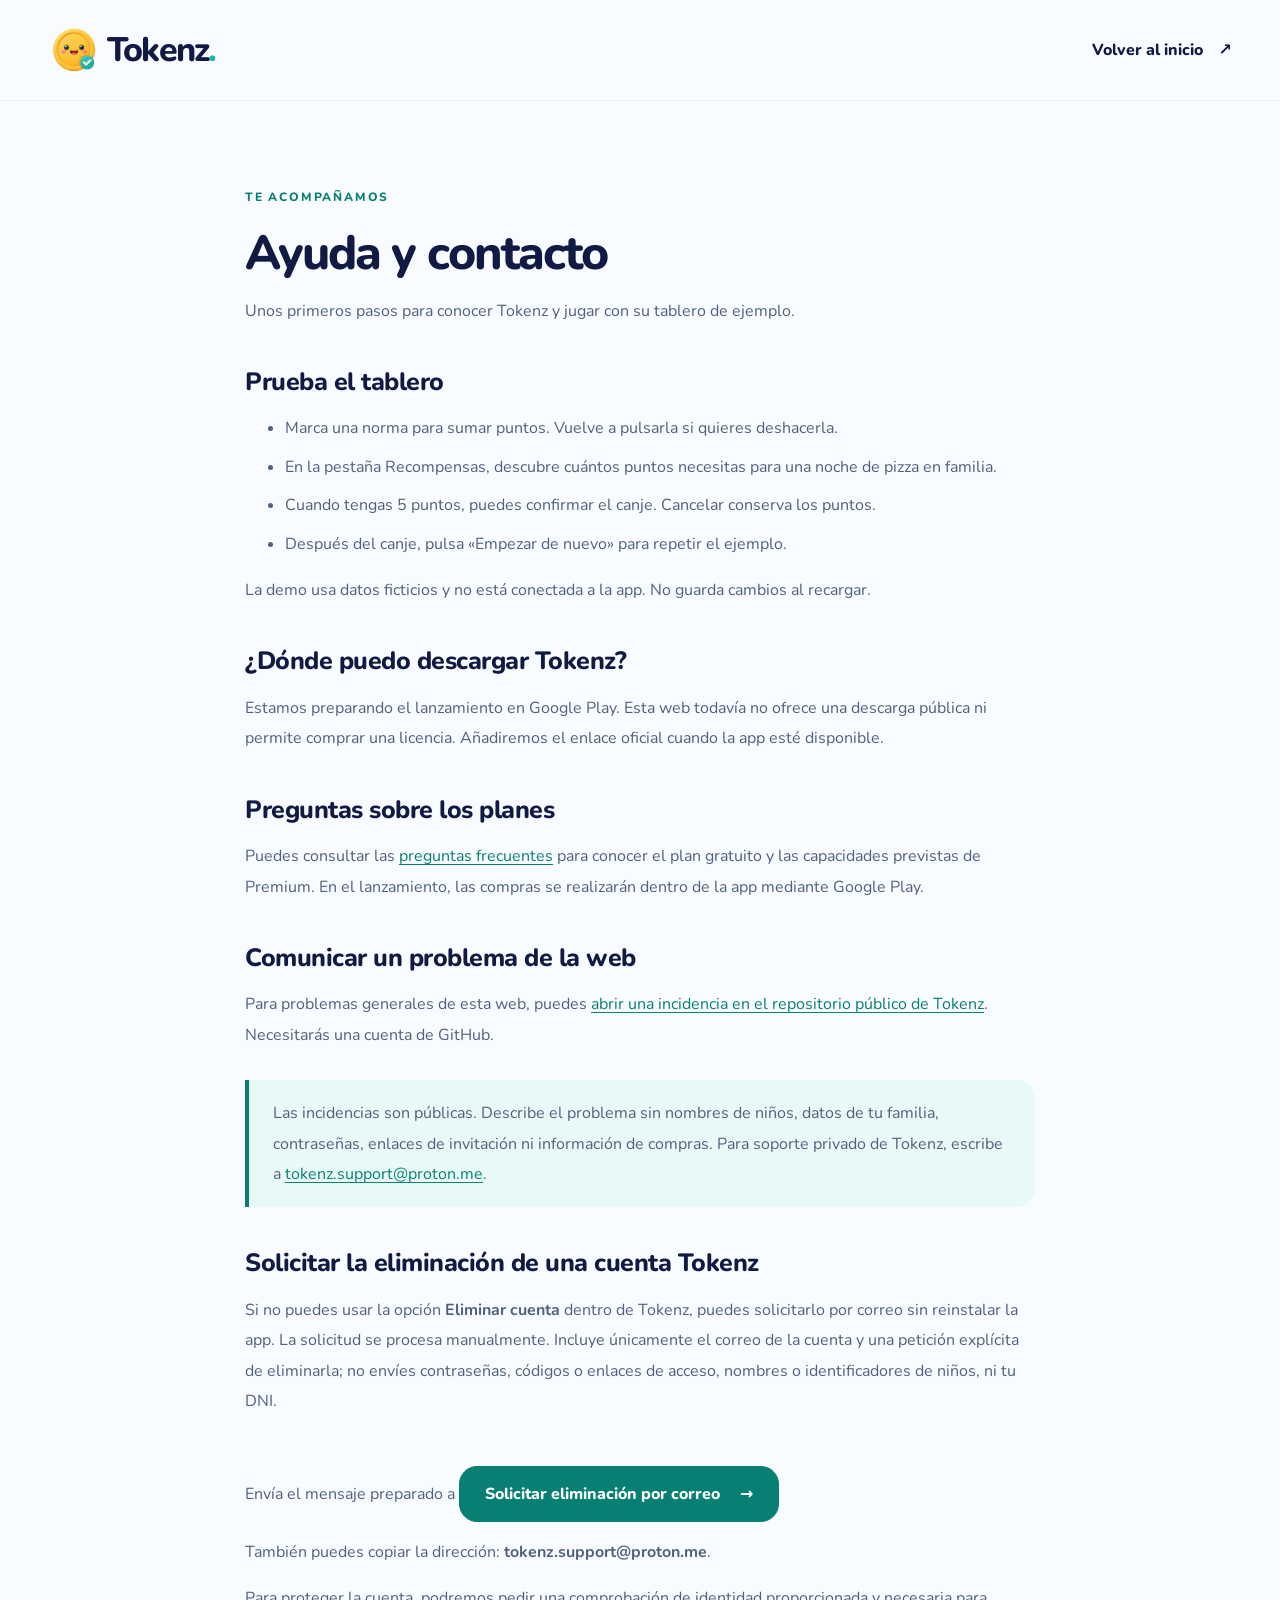
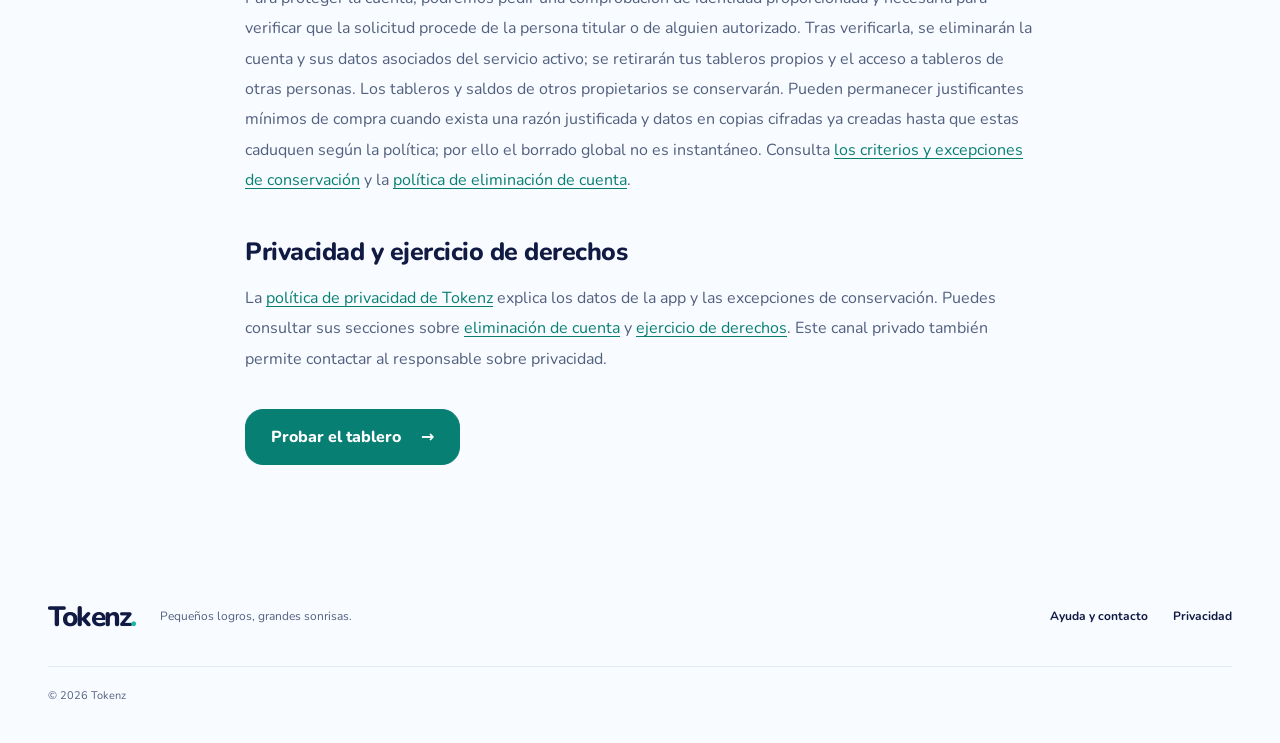
==== help/index.html @ 4c39a0e0 "Create standalone Tokenz website" ====
<!doctype html>
<html lang="es">
<head><meta charset="utf-8"><meta name="viewport" content="width=device-width, initial-scale=1"><meta name="description" content="Ayuda sobre Tokenz y su tablero de ejemplo. Información sobre el lanzamiento y contacto."><meta name="theme-color" content="#F8FBFF"><title>Ayuda y contacto · Tokenz</title><link rel="icon" href="../assets/star.png"><link rel="stylesheet" href="../styles.css"><link rel="canonical" href="https://carloscaceres86.github.io/tokenz-site/help/"></head>
<body><a class="skip-link" href="#contenido">Saltar al contenido</a><header class="site-header"><div class="container header-inner"><a class="brand" href="../" aria-label="Tokenz, inicio"><img src="../assets/mascot.png" width="52" height="52" alt=""><span>Tokenz<span class="brand-dot">.</span></span></a><a class="text-action" href="../">Volver al inicio <span aria-hidden="true">↗</span></a></div></header>
<main id="contenido" class="container"><article class="document-main"><p class="eyebrow">TE ACOMPAÑAMOS</p><h1>Ayuda y contacto</h1><p class="document-lead">Unos primeros pasos para conocer Tokenz y jugar con su tablero de ejemplo.</p>
<h2>Prueba el tablero</h2><ul><li>Marca una norma para sumar puntos. Vuelve a pulsarla si quieres deshacerla.</li><li>En la pestaña Recompensas, descubre cuántos puntos necesitas para una noche de pizza en familia.</li><li>Cuando tengas 5 puntos, puedes confirmar el canje. Cancelar conserva los puntos.</li><li>Después del canje, pulsa «Empezar de nuevo» para repetir el ejemplo.</li></ul><p>La demo usa datos ficticios y no está conectada a la app. No guarda cambios al recargar.</p>
<h2>¿Dónde puedo descargar Tokenz?</h2><p>Estamos preparando el lanzamiento en Google Play. Esta web todavía no ofrece una descarga pública ni permite comprar una licencia. Añadiremos el enlace oficial cuando la app esté disponible.</p>
<h2>Preguntas sobre los planes</h2><p>Puedes consultar las <a href="../#preguntas">preguntas frecuentes</a> para conocer el plan gratuito y las capacidades previstas de Premium. En el lanzamiento, las compras se realizarán dentro de la app mediante Google Play.</p>
<h2>Comunicar un problema de la web</h2><p>Para problemas generales de esta web, puedes <a href="https://github.com/CarlosCaceres86/tokenz-site/issues">abrir una incidencia en el repositorio público de Tokenz</a>. Necesitarás una cuenta de GitHub.</p><div class="document-notice"><p>Las incidencias son públicas. Describe el problema sin nombres de niños, datos de tu familia, contraseñas, enlaces de invitación ni información de compras. Para soporte privado de Tokenz, escribe a <a href="mailto:tokenz.support@proton.me">tokenz.support@proton.me</a>.</p></div>
<section id="eliminar-cuenta" aria-labelledby="eliminar-cuenta-titulo"><h2 id="eliminar-cuenta-titulo">Solicitar la eliminación de una cuenta Tokenz</h2><p>Si no puedes usar la opción <strong>Eliminar cuenta</strong> dentro de Tokenz, puedes solicitarlo por correo sin reinstalar la app. La solicitud se procesa manualmente. Incluye únicamente el correo de la cuenta y una petición explícita de eliminarla; no envíes contraseñas, códigos o enlaces de acceso, nombres o identificadores de niños, ni tu DNI.</p><p>Envía el mensaje preparado a <a class="action" href="mailto:tokenz.support@proton.me?subject=Solicitud%20de%20eliminaci%C3%B3n%20de%20cuenta%20Tokenz">Solicitar eliminación por correo <span aria-hidden="true">→</span></a></p><p>También puedes copiar la dirección: <strong>tokenz.support@proton.me</strong>.</p><p>Para proteger la cuenta, podremos pedir una comprobación de identidad proporcionada y necesaria para verificar que la solicitud procede de la persona titular o de alguien autorizado. Tras verificarla, se eliminarán la cuenta y sus datos asociados del servicio activo; se retirarán tus tableros propios y el acceso a tableros de otras personas. Los tableros y saldos de otros propietarios se conservarán. Pueden permanecer justificantes mínimos de compra cuando exista una razón justificada y datos en copias cifradas ya creadas hasta que estas caduquen según la política; por ello el borrado global no es instantáneo. Consulta <a href="../privacy/app/#conservacion">los criterios y excepciones de conservación</a> y la <a href="../privacy/app/#eliminar-cuenta">política de eliminación de cuenta</a>.</p></section>
<h2>Privacidad y ejercicio de derechos</h2><p>La <a href="../privacy/app/">política de privacidad de Tokenz</a> explica los datos de la app y las excepciones de conservación. Puedes consultar sus secciones sobre <a href="../privacy/app/#eliminar-cuenta">eliminación de cuenta</a> y <a href="../privacy/app/#derechos">ejercicio de derechos</a>. Este canal privado también permite contactar al responsable sobre privacidad.</p>
<a class="action" href="../#demo">Probar el tablero <span aria-hidden="true">→</span></a></article></main><footer class="site-footer container"><a class="brand" href="../" aria-label="Tokenz, inicio"><span>Tokenz<span class="brand-dot">.</span></span></a><p>Pequeños logros, grandes sonrisas.</p><nav aria-label="Información"><a href="./" aria-current="page">Ayuda y contacto</a><a href="../privacy/">Privacidad</a></nav><small>© 2026 Tokenz</small></footer></body></html>
---- styles.css ----
@font-face {
  font-family:Nunito;
  src:url('assets/fonts/nunito-regular.ttf') format('truetype');
  font-weight:400;
  font-style:normal;
  font-display:swap
}

@font-face {
  font-family:Nunito;
  src:url('assets/fonts/nunito-bold.ttf') format('truetype');
  font-weight:700;
  font-style:normal;
  font-display:swap
}

@font-face {
  font-family:Nunito;
  src:url('assets/fonts/nunito-extrabold.ttf') format('truetype');
  font-weight:800;
  font-style:normal;
  font-display:swap
}

:root {
  --navy:#101a43;
  --secondary:#52607f;
  --teal:#19b8a3;
  --teal-dark:#087f73;
  --mint:#e8faf7;
  --lavender:#f1e9ff;
  --purple:#5425b7;
  --yellow:#ffc928;
  --background:#f8fbff;
  --border:#e4eaf2;
  --white:#fff;
  --peach:#fff2e9
}

* {
  box-sizing:border-box
}

html {
  scroll-behavior:smooth;
  scroll-padding-top:104px
}

body {
  margin:0;
  color:var(--navy);
  background:var(--background);
  font-family:Nunito,ui-rounded,system-ui,sans-serif;
  font-size:18px;
  line-height:1.65
}

button,a {
  -webkit-tap-highlight-color:transparent
}

button {
  font:inherit
}

button:disabled {
  cursor:default
}

a {
  color:inherit;
  text-decoration:none
}

a:hover {
  text-decoration:none
}

a:focus-visible,button:focus-visible,summary:focus-visible {
  outline:3px solid var(--purple);
  outline-offset:5px
}

img {
  display:block;
  max-width:100%;
  height:auto
}

h1,h2,h3,p {
  margin:0
}

h1,h2,h3 {
  font-weight:800;
  line-height:1.12;
  letter-spacing:-.04em
}

h1 {
  font-size:clamp(44px,5vw,72px)
}

h2 {
  font-size:clamp(34px,3.6vw,49px)
}

h3 {
  font-size:25px
}

p {
  color:var(--secondary)
}

[hidden] {
  display:none!important
}

.container {
  width:min(1184px,calc(100% - 64px));
  margin-inline:auto
}

.skip-link {
  position:fixed;
  z-index:20;
  top:8px;
  left:8px;
  padding:12px 20px;
  background:var(--white);
  transform:translateY(-180%);
  border:2px solid var(--purple);
  border-radius:12px
}

.skip-link:focus {
  transform:none
}

.eyebrow {
  font-size:12px;
  font-weight:800;
  letter-spacing:.16em;
  color:var(--teal-dark);
  line-height:1.5
}

.site-header {
  position:sticky;
  top:0;
  z-index:10;
  background:rgba(248,251,255,.96);
  border-bottom:1px solid rgba(228,234,242,.6)
}

.header-inner {
  min-height:100px;
  display:flex;
  align-items:center;
  justify-content:space-between;
  gap:24px
}

.brand {
  display:inline-flex;
  gap:7px;
  align-items:center;
  font-size:34px;
  font-weight:800;
  letter-spacing:-1.8px;
  line-height:1
}

.brand img {
  width:52px;
  height:52px;
  object-fit:contain;
  transform:scale(1.3)
}

.brand-dot {
  color:var(--teal)
}

.header-inner nav {
  display:flex;
  gap:36px;
  align-items:center;
  font-size:15px;
  font-weight:700
}

.header-inner nav a {
  display:inline-flex;
  align-items:center;
  min-height:48px;
  padding-block:13px
}

.header-inner nav a:hover,.site-footer a:hover {
  color:var(--teal-dark)
}

.action {
  display:inline-flex;
  align-items:center;
  justify-content:center;
  gap:20px;
  min-height:56px;
  padding:14px 25px;
  background:var(--teal-dark);
  color:var(--white);
  border:1px solid var(--teal-dark);
  border-radius:18px;
  font-weight:800;
  font-size:16px;
  line-height:1.4;
  cursor:pointer;
  transition:background .15s,transform .15s
}

.action:hover {
  background:#06695f;
  transform:translateY(-2px)
}

.action-small {
  min-height:48px;
  padding:12px 20px;
  font-size:14px;
  gap:24px
}

.text-action {
  display:inline-flex;
  gap:16px;
  align-items:center;
  min-height:48px;
  font-size:16px;
  font-weight:800;
  color:var(--navy)
}

.text-action:hover {
  color:var(--teal-dark)
}

.hero {
  display:grid;
  grid-template-columns:1.12fr 1fr;
  align-items:center;
  gap:24px;
  padding-top:76px;
  padding-bottom:80px;
  min-height:712px
}

.hero-copy {
  position:relative;
  z-index:1
}

.hero .eyebrow {
  display:flex;
  gap:10px;
  align-items:center;
  margin-bottom:25px
}

.little-star {
  color:#b88705;
  font-size:23px;
  line-height:1
}

.hero h1 {
  line-height:1.13;
  letter-spacing:-.055em
}

.underline-word {
  position:relative;
  color:var(--teal-dark);
  z-index:0;
  white-space:nowrap
}

.underline-word::after {
  content:'';
  position:absolute;
  bottom:5px;
  left:0;
  width:100%;
  height:15px;
  border-radius:45% 50%;
  background:#ffeaa4;
  z-index:-1;
  transform:rotate(-2deg)
}

.hero-description {
  font-size:18px;
  max-width:500px;
  margin-top:27px;
  line-height:1.75
}

.hero-actions {
  display:flex;
  align-items:center;
  gap:28px;
  flex-wrap:wrap;
  margin-top:30px
}

.availability {
  display:flex;
  align-items:center;
  gap:8px;
  font-size:12px;
  margin-top:21px;
  color:var(--secondary)
}

.availability>span {
  width:6px;
  height:6px;
  background:var(--teal-dark);
  border-radius:50%;
  flex:none
}

.hero-art {
  position:relative;
  min-height:566px;
  display:grid;
  place-items:center
}

.hero-backdrop {
  position:absolute;
  inset:0;
  overflow:clip;
}

.hero-blob {
  position:absolute;
  width:83%;
  height:80%;
  background:#eae8fd;
  border-radius:43% 53% 44% 49%;
  transform:rotate(-8deg);
  top:11%;
  left:9%
}

.phone-preview {
  width:310px;
  background:#fbfdff;
  border:8px solid var(--white);
  border-radius:39px;
  box-shadow:0 25px 50px #3033641a,0 0 0 1px #dce2f0;
  transform:rotate(6deg);
  position:relative;
  overflow:hidden;
  padding:15px 14px 0
}

.phone-top {
  display:flex;
  justify-content:space-between;
  font-weight:800;
  font-size:10px;
  margin:0 6px 20px
}

.preview-heading {
  display:flex;
  align-items:center;
  gap:10px
}

.preview-heading img {
  border-radius:50%
}

.preview-heading div {
  display:grid;
  gap:1px
}

.preview-heading small {
  font-size:10px;
  color:var(--secondary)
}

.preview-heading strong {
  font-size:19px;
  font-weight:800;
  line-height:1.25
}

.preview-menu {
  margin-left:auto;
  color:var(--teal-dark);
  font-size:17px
}

.preview-balance {
  background:var(--lavender);
  border-radius:21px;
  padding:15px 20px;
  display:flex;
  align-items:center;
  justify-content:space-between;
  margin-top:18px
}

.preview-balance>div {
  display:grid
}

.preview-balance span {
  font-size:11px;
  color:var(--purple)
}

.preview-balance strong {
  font-size:38px;
  line-height:1.2;
  color:var(--purple);
  letter-spacing:-2px
}

.preview-balance strong small {
  font-size:15px;
  letter-spacing:0
}

.preview-balance img {
  width:76px;
  transform:scale(1.3)
}

.preview-week {
  border:1px solid var(--border);
  border-radius:18px;
  background:var(--white);
  padding:13px 14px;
  margin-top:14px;
  font-size:10px
}

.preview-week>small {
  color:var(--secondary)
}

.week-days {
  display:flex;
  justify-content:space-between;
  margin-top:10px
}

.week-days span {
  display:grid;
  text-align:center;
  gap:5px;
  font-weight:700
}

.week-days b {
  color:#af7b00;
  font-size:17px
}

.week-days span:nth-child(n+5) b {
  color:#98a0b6
}

.preview-tabs {
  display:flex;
  gap:5px;
  font-size:11px;
  font-weight:800;
  margin-top:15px
}

.preview-tabs>span {
  padding:8px 12px;
  border-radius:12px 12px 0 0;
  background:var(--lavender);
  color:var(--secondary);
  flex:1;
  text-align:center
}

.preview-tabs>span:first-child {
  background:var(--mint);
  color:var(--teal-dark)
}

.preview-task {
  display:flex;
  align-items:center;
  gap:5px;
  padding:9px 8px;
  background:var(--white);
  border:1px solid var(--border);
  border-radius:16px;
  margin-top:10px
}

.preview-task img {
  width:53px;
  height:53px;
  flex:none
}

.preview-task>div {
  display:grid;
  gap:2px
}

.preview-task strong {
  font-size:11px;
  line-height:1.5
}

.preview-task small {
  font-size:9px;
  color:var(--secondary)
}

.preview-check {
  background:var(--teal-dark);
  color:#fff;
  width:23px;
  height:23px;
  border-radius:8px;
  text-align:center;
  font-size:14px;
  margin-left:auto;
  line-height:23px
}

.preview-points {
  font-size:12px;
  font-weight:800;
  background:var(--mint);
  color:var(--teal-dark);
  border-radius:9px;
  padding:5px 7px;
  margin-left:auto
}

.preview-clouds {
  display:flex;
  justify-content:space-around;
  font-size:21px;
  background:linear-gradient(transparent,#efedfd);
  margin:4px -14px 0;
  padding:10px 10px 11px
}

.preview-clouds span:first-child {
  color:#8cded6
}

.preview-clouds span:nth-child(2) {
  color:#bd92e8
}

.preview-clouds span:last-child {
  color:#d29b1a
}

.floating-note {
  position:absolute;
  display:flex;
  gap:11px;
  align-items:center;
  background:#fff;
  border-radius:19px;
  padding:14px 19px;
  box-shadow:0 10px 35px #31354d12;
  left:-8px;
  bottom:74px;
  transform:rotate(-6deg);
  font-size:12px
}

.floating-note>div {
  display:grid;
  gap:2px
}

.floating-note strong {
  font-weight:800;
  font-size:14px
}

.floating-note div>span {
  color:var(--secondary);
  font-size:10px
}

.note-icon {
  background:var(--mint);
  color:var(--teal-dark);
  font-weight:800;
  width:33px;
  height:33px;
  border-radius:50%;
  display:grid;
  place-items:center
}

.floating-star {
  position:absolute;
  right:-4px;
  top:17px;
  width:123px;
  transform:rotate(12deg)
}

.art-spark {
  position:absolute;
  z-index:1
}

.spark-one {
  left:9%;
  top:34px;
  color:#cb93b3;
  font-size:37px;
  transform:rotate(-15deg)
}

.spark-two {
  right:2%;
  bottom:83px;
  font-size:46px;
  color:#8461c9
}

.art-caption {
  position:absolute;
  bottom:-25px;
  font-size:11px;
  letter-spacing:.02em;
  color:var(--secondary)
}

.promise-strip {
  background:var(--white);
  border-block:1px solid var(--border)
}

.promise-strip>.container {
  display:flex;
  justify-content:center;
  gap:90px;
  padding-block:24px;
  font-size:14px;
  font-weight:700;
  color:var(--secondary)
}

.promise-strip span {
  display:flex;
  gap:10px;
  align-items:center
}

.promise-strip span>span {
  color:var(--teal-dark);
  font-size:21px
}

.section {
  padding-block:104px
}

.section-intro {
  text-align:center;
  max-width:680px;
  margin:0 auto
}

.section-intro .eyebrow {
  margin-bottom:18px
}

.section-intro>p:last-child:not(.eyebrow) {
  font-size:17px;
  margin:24px auto 0;
  max-width:570px
}

.steps-grid {
  display:grid;
  grid-template-columns:repeat(3,1fr);
  gap:24px;
  margin-top:51px
}

.step-card {
  position:relative;
  border-radius:30px;
  padding:30px 30px 35px
}

.step-mint {
  background:var(--mint)
}

.step-lavender {
  background:var(--lavender)
}

.step-peach {
  background:var(--peach)
}

.step-number {
  position:absolute;
  top:27px;
  left:29px;
  font-size:13px;
  font-weight:800;
  color:var(--secondary)
}

.step-card>img {
  margin:0 auto 13px;
  max-width:166px
}

.step-card h3 {
  font-size:23px;
  line-height:1.2;
  letter-spacing:-.025em
}

.step-card p {
  font-size:15px;
  line-height:1.8;
  margin-top:16px
}

.demo-section {
  background:#eaf8f5;
  padding-block:83px
}

.demo-layout {
  display:grid;
  grid-template-columns:1fr 1.05fr;
  gap:90px;
  align-items:center
}

.demo-copy h2 {
  font-size:54px;
  margin-top:20px
}

.demo-copy>p:not(.eyebrow) {
  max-width:390px;
  margin-top:24px;
  font-size:17px
}

.demo-copy .demo-instruction {
  color:var(--teal-dark);
  font-size:15px!important;
  font-weight:800;
  display:flex;
  gap:12px;
  align-items:center
}

.demo-instruction>span {
  font-size:31px;
  line-height:1
}

.demo-note {
  display:flex;
  gap:15px;
  margin-top:38px;
  max-width:370px
}

.demo-note>span {
  color:var(--teal-dark);
  font-size:21px
}

.demo-note p {
  font-size:12px;
  line-height:1.8
}

.demo-board {
  border:1px solid #d4e7e2;
  border-radius:30px;
  background:var(--white);
  padding:28px;
  box-shadow:0 15px 35px #16473c0b
}

.demo-heading {
  display:flex;
  align-items:center;
  justify-content:space-between;
  gap:12px
}

.demo-person {
  display:flex;
  align-items:center;
  gap:12px
}

.demo-person img {
  border-radius:50%
}

.demo-person small {
  font-size:11px;
  color:var(--secondary)
}

.demo-person h3 {
  font-size:24px;
  letter-spacing:-.03em
}

.points-badge {
  border:1px solid #d4c0f5;
  background:var(--lavender);
  color:var(--purple);
  border-radius:18px;
  padding:10px 19px;
  text-align:center;
  display:grid;
  min-width:98px
}

.points-badge small {
  font-size:10px
}

.points-badge strong {
  font-size:23px;
  line-height:1.3
}

.points-badge strong>span:last-child {
  font-size:12px
}

.demo-tabs {
  display:flex;
  gap:6px;
  margin-top:26px;
  border-bottom:1px solid var(--border)
}

.demo-tabs button {
  cursor:pointer;
  flex:1;
  background:#f4f6fa;
  border:1px solid transparent;
  border-bottom:0;
  border-radius:16px 16px 0 0;
  min-height:48px;
  color:var(--secondary);
  font-size:14px;
  font-weight:800;
  padding:12px
}

.demo-tabs button[aria-selected=true] {
  background:var(--mint);
  border-color:#80c9bd;
  color:var(--teal-dark)
}

[role=tabpanel] {
  margin-top:14px;
  min-height:270px
}

.norm-button {
  width:100%;
  display:flex;
  align-items:center;
  gap:7px;
  text-align:left;
  background:#fff;
  border:1px solid var(--border);
  border-radius:19px;
  padding:5px 9px;
  margin-top:10px;
  min-height:80px;
  cursor:pointer;
  transition:background .15s,border-color .15s
}

.norm-button:first-child {
  margin-top:0
}

.norm-button:hover {
  border-color:#84bfb5;
  background:#fcfefd
}

.norm-button[aria-pressed=true] {
  background:#f0fcf8;
  border-color:#8bcec3
}

.norm-button:disabled {
  opacity:.75
}

.norm-button img {
  width:66px;
  height:66px;
  flex:none
}

.norm-copy {
  display:grid;
  gap:4px
}

.norm-copy strong {
  font-size:14px;
  line-height:1.35;
  font-weight:800
}

.norm-copy small {
  font-size:11px;
  color:var(--secondary)
}

.norm-value {
  margin-left:auto;
  flex:none;
  background:var(--mint);
  border:1px solid #d2eee8;
  border-radius:12px;
  padding:6px 8px;
  font-size:12px;
  font-weight:800;
  color:var(--teal-dark)
}

.norm-button[aria-pressed=true] .norm-value {
  background:var(--teal-dark);
  color:#fff
}

.demo-bottom {
  padding-top:15px;
  text-align:center
}

.demo-bottom p {
  font-size:12px;
  min-height:20px
}

.reset-button {
  background:none;
  border:0;
  min-height:48px;
  padding:10px 5px;
  cursor:pointer;
  font-size:12px;
  font-weight:700;
  color:var(--teal-dark);
  text-decoration:underline;
  text-underline-offset:3px
}

.reset-button>span {
  display:inline-block;
  margin-left:5px;
  font-size:18px;
  vertical-align:middle
}

.reward-button {
  width:100%;
  min-height:230px;
  display:flex;
  flex-direction:column;
  align-items:center;
  gap:8px;
  border-radius:22px;
  background:#faf6ff;
  border:1px solid #e2d2f8;
  cursor:pointer;
  padding:18px
}

.reward-button>span {
  display:grid;
  gap:6px
}

.reward-button strong {
  font-size:16px;
  font-weight:800;
  color:var(--navy)
}

.reward-button small {
  color:var(--secondary);
  font-size:12px
}

.reward-button>b {
  font-size:12px;
  font-weight:800;
  color:var(--purple);
  padding:6px 13px;
  background:var(--lavender);
  border-radius:10px
}

.reward-button img {
  width:112px;
  height:112px
}

.noscript-note {
  font-size:12px
}

.family-section {
  display:grid;
  grid-template-columns:1fr 1.15fr;
  gap:98px;
  align-items:center;
  padding-bottom:115px
}

.family-art {
  background:#eaf5ff;
  border-radius:43% 47% 45% 50%;
  position:relative;
  max-width:420px;
  min-height:360px;
  display:grid;
  place-items:center
}

.family-art>img {
  width:350px;
  max-width:100%
}

.family-tag {
  position:absolute;
  bottom:16px;
  background:#fff;
  border:1px solid var(--border);
  box-shadow:0 8px 22px #101a4309;
  border-radius:14px;
  font-size:14px;
  font-weight:800;
  padding:11px 19px;
  transform:rotate(-5deg)
}

.family-section h2 {
  margin-top:18px
}

.family-section p:not(.eyebrow) {
  font-size:17px;
  margin-top:23px;
  max-width:490px
}

.family-section .small-copy {
  font-size:12px!important;
  line-height:1.8
}

.family-section .text-action {
  margin-top:12px
}

.faq-section {
  padding-bottom:100px
}

.faq-list {
  max-width:790px;
  margin:45px auto 0
}

.faq-list details {
  border-bottom:1px solid var(--border);
  padding-block:7px
}

.faq-list summary {
  list-style:none;
  cursor:pointer;
  font-size:18px;
  font-weight:800;
  display:flex;
  align-items:center;
  justify-content:space-between;
  gap:20px;
  min-height:68px;
  padding:10px 0
}

.faq-list summary::-webkit-details-marker {
  display:none
}

.faq-list summary>span {
  background:var(--mint);
  color:var(--teal-dark);
  border-radius:50%;
  width:30px;
  height:30px;
  line-height:30px;
  text-align:center;
  flex:none;
  font-size:23px;
  font-weight:400
}

.faq-list details[open] summary>span {
  transform:rotate(45deg)
}

.faq-list details>p {
  font-size:15px;
  line-height:1.85;
  padding:0 48px 22px 0
}

.faq-list details a {
  color:var(--teal-dark);
  text-decoration:underline
}

.closing-section {
  background:#eeeafa;
  padding:50px 0
}

.closing-inner {
  display:flex;
  align-items:center;
  justify-content:space-between;
  gap:50px;
  max-width:945px
}

.closing-inner h2 {
  margin-top:16px;
  font-size:44px
}

.closing-inner p:not(.eyebrow) {
  font-size:16px;
  margin-top:20px
}

.closing-inner .action {
  margin-top:25px
}

.closing-inner>img {
  width:265px
}

.site-footer {
  display:flex;
  flex-wrap:wrap;
  align-items:center;
  gap:25px;
  padding-block:38px
}

.site-footer .brand {
  font-size:28px
}

.site-footer>p {
  font-size:12px
}

.site-footer nav {
  margin-left:auto;
  display:flex;
  flex-wrap:wrap;
  gap:25px;
  font-size:12px;
  font-weight:700
}

.site-footer nav a {
  display:inline-flex;
  align-items:center;
  min-height:48px;
}

.site-footer small {
  width:100%;
  font-size:11px;
  color:var(--secondary);
  border-top:1px solid var(--border);
  padding-top:20px
}

dialog {
  border:1px solid var(--border);
  border-radius:30px;
  padding:0;
  max-width:min(430px,calc(100% - 32px));
  width:100%;
  color:var(--navy);
  background:#fff;
  box-shadow:0 25px 90px #101a4333
}

dialog::backdrop {
  background:#101a438c
}

.dialog-content {
  padding:26px;
  text-align:center
}

.dialog-content>img {
  margin:0 auto
}

.dialog-content h2 {
  font-size:28px;
  line-height:1.2;
  margin-top:9px
}

.dialog-content p {
  font-size:15px;
  margin-top:18px
}

.dialog-actions {
  display:grid;
  gap:10px;
  margin-top:24px
}

.secondary-action {
  min-height:50px;
  border:1px solid #ccd9df;
  border-radius:18px;
  background:#fff;
  color:var(--teal-dark);
  font-weight:800;
  font-size:15px;
  cursor:pointer
}

.secondary-action:hover {
  background:var(--mint)
}

.document-main {
  max-width:790px;
  margin:0 auto;
  padding:70px 0 90px
}

.document-main h1 {
  font-size:48px;
  margin-top:18px
}

.document-lead {
  font-size:18px;
  margin-top:24px
}

.document-main h2 {
  font-size:25px;
  margin-top:40px;
  letter-spacing:-.02em;
  line-height:1.3
}

.document-main p,.document-main ul {
  font-size:16px;
  line-height:1.9;
  margin-top:15px;
  color:var(--secondary)
}

.document-main li {
  margin-top:8px
}

.document-main a:not(.action) {
  color:var(--teal-dark);
  text-decoration:underline;
  text-underline-offset:3px
}

.document-notice {
  border-left:4px solid var(--teal-dark);
  background:var(--mint);
  border-radius:0 18px 18px 0;
  padding:18px 24px;
  margin-top:30px
}

.document-notice p {
  margin-top:0
}

.document-main .action {
  margin-top:35px
}

.document-main .eyebrow {
  font-size:12px;
  letter-spacing:.15em;
  color:var(--teal-dark)
}

.policy-document h3 {
  font-size:20px;
  line-height:1.4;
  letter-spacing:-.015em;
  margin-top:25px;
}

.policy-document .policy-version {
  font-size:12px;
}

.policy-document .document-notice h2 {
  font-size:20px;
  margin:0 0 12px;
}

.policy-summary {
  background:var(--white);
  border:1px solid var(--border);
  border-radius:24px;
  padding:25px;
  margin-top:30px;
}

.policy-summary h2 {
  font-size:23px;
  margin:0;
}

.policy-summary ul {
  padding-left:22px;
  margin-bottom:0;
}

.policy-index {
  display:flex;
  flex-wrap:wrap;
  gap:8px;
  margin-top:24px;
}

.policy-index a {
  display:inline-flex;
  align-items:center;
  min-height:48px;
  border:1px solid #d2eee8;
  border-radius:14px;
  background:var(--mint);
  padding:10px 14px;
  font-size:13px;
  font-weight:700;
}

.policy-document section {
  scroll-margin-top:18px;
}

@media(min-width:1450px) {
  .hero {
    padding-top:88px;
    padding-bottom:90px
  }
  .hero-art {
    min-height:590px
  }
  .phone-preview {
    width:327px
  }
  .preview-task strong {
    font-size:12px
  }
}

@media(max-width:1050px) {
  .header-inner nav {
    gap:23px
  }
  .hero {
    gap:25px
  }
  .hero-description {
    font-size:17px
  }
  .desktop-break {
    display:none
  }
  .hero-actions {
    gap:17px
  }
  .hero-art {
    min-height:525px
  }
  .phone-preview {
    width:282px
  }
  .floating-note {
    left:-15px;
    bottom:48px;
    padding:12px 14px
  }
  .floating-star {
    right:-5px;
    width:95px
  }
  .preview-task img {
    width:43px;
    height:43px
  }
  .preview-task strong {
    font-size:10px
  }
  .preview-task small {
    font-size:8px
  }
  .spark-one {
    left:0
  }
  .demo-layout {
    gap:45px
  }
  .steps-grid {
    gap:17px
  }
  .step-card {
    padding:27px 23px
  }
  .step-card h3 {
    font-size:21px
  }
  .family-section {
    gap:50px
  }
}

@media(max-width:800px) {
  .container {
    width:calc(100% - 40px)
  }
  .header-inner {
    min-height:86px;
    gap:15px
  }
  .brand {
    font-size:29px
  }
  .brand img {
    width:43px;
    height:43px
  }
  .header-inner nav {
    gap:16px;
    font-size:13px
  }
  .header-inner .action-small {
    padding:10px 16px;
    gap:12px;
    font-size:13px
  }
  .hero {
    padding-top:58px;
    padding-bottom:58px;
    grid-template-columns:1.05fr 1fr;
    gap:14px
  }
  .hero h1 {
    font-size:44px
  }
  .hero .eyebrow {
    font-size:10px
  }
  .hero-description {
    font-size:15px
  }
  .hero-actions {
    flex-direction:column;
    align-items:flex-start;
    gap:9px
  }
  .hero-actions .action {
    font-size:14px;
    padding:14px 17px;
    gap:13px
  }
  .hero-art {
    min-height:495px
  }
  .phone-preview {
    width:252px;
    padding:14px 11px 0;
    border-width:6px
  }
  .preview-balance {
    padding:13px 14px
  }
  .preview-balance strong {
    font-size:32px
  }
  .preview-balance img {
    width:61px
  }
  .preview-task {
    padding:6px 4px
  }
  .preview-task strong {
    font-size:9px
  }
  .preview-task small {
    font-size:8px
  }
  .preview-task img {
    width:40px;
    height:40px
  }
  .preview-tabs {
    font-size:9px
  }
  .preview-tabs>span {
    padding:8px
  }
  .floating-note {
    font-size:10px;
    left:-9px;
    bottom:40px;
    gap:8px;
    padding:11px
  }
  .floating-note strong {
    font-size:12px
  }
  .floating-note div>span {
    font-size:9px
  }
  .note-icon {
    width:27px;
    height:27px
  }
  .floating-star {
    top:18px;
    width:85px
  }
  .art-caption {
    font-size:9px
  }
  .availability {
    font-size:10px;
    max-width:280px
  }
  .promise-strip>.container {
    gap:32px;
    font-size:12px;
    padding-block:20px
  }
  .section {
    padding-block:76px
  }
  .steps-grid {
    gap:12px
  }
  .step-card {
    padding:25px 18px 28px
  }
  .step-card h3 {
    font-size:20px
  }
  .step-card p {
    font-size:13px
  }
  .step-card>img {
    width:140px
  }
  .step-number {
    left:20px
  }
  .demo-layout {
    gap:30px;
    grid-template-columns:.85fr 1.15fr
  }
  .demo-board {
    padding:20px
  }
  .demo-copy h2 {
    font-size:45px
  }
  .demo-copy>p:not(.eyebrow) {
    font-size:15px
  }
  .norm-copy strong {
    font-size:12px
  }
  .norm-button img {
    width:52px;
    height:52px
  }
  .norm-button {
    min-height:80px;
    gap:4px
  }
  .norm-value {
    font-size:10px;
    padding:5px
  }
  .demo-person img {
    width:43px;
    height:43px
  }
  .demo-person {
    gap:8px
  }
  .demo-person small {
    font-size:9px
  }
  .points-badge {
    padding:9px 13px;
    min-width:82px
  }
  .family-section {
    gap:35px
  }
  .family-art {
    min-height:280px
  }
  .family-tag {
    font-size:12px;
    bottom:8px;
    padding:10px 16px
  }
  .family-section p:not(.eyebrow) {
    font-size:15px
  }
  .closing-inner h2 {
    font-size:36px
  }
  .closing-inner>img {
    width:210px
  }
  .site-footer {
    gap:18px
  }
  .site-footer nav {
    gap:17px
  }
}

@media(max-width:640px) {
  html {
    scroll-padding-top:150px
  }
  .header-inner {
    flex-wrap:wrap;
    min-height:116px;
    padding-block:14px;
    gap:9px
  }
  .header-inner .brand {
    order:0
  }
  .header-inner>.action {
    order:1;
    margin-left:auto;
    min-height:48px
  }
  .header-inner nav {
    order:2;
    width:100%;
    justify-content:space-between;
    gap:15px
  }
  .header-inner nav a {
    padding-block:3px;
    min-height:48px
  }
  .hero {
    display:flex;
    flex-direction:column;
    gap:10px;
    padding-top:40px;
    padding-bottom:42px;
    min-height:auto
  }
  .hero-copy {
    width:100%;
    text-align:center
  }
  .hero .eyebrow {
    justify-content:center;
    margin-bottom:20px;
    font-size:10px
  }
  .hero h1 {
    font-size:clamp(40px,9vw,55px);
    letter-spacing:-.055em
  }
  .hero-description {
    font-size:16px;
    max-width:440px;
    margin:21px auto 0
  }
  .hero-actions {
    flex-direction:row;
    align-items:center;
    justify-content:center;
    margin-top:25px;
    gap:10px 21px
  }
  .hero-actions .action {
    font-size:14px
  }
  .hero-actions .text-action {
    font-size:13px
  }
  .availability {
    justify-content:center;
    max-width:none;
    font-size:10px;
    margin-top:15px
  }
  .hero-art {
    width:min(375px,100%);
    min-height:505px;
    margin-top:17px
  }
  .hero-blob {
    height:80%;
    top:11%;
    width:83%
  }
  .phone-preview {
    width:269px;
    border-width:7px;
    transform:rotate(5deg)
  }
  .preview-task img {
    width:46px;
    height:46px
  }
  .preview-task strong {
    font-size:10px
  }
  .preview-task small {
    font-size:9px
  }
  .preview-tabs {
    font-size:10px
  }
  .floating-star {
    right:0;
    top:16px;
    width:101px
  }
  .floating-note {
    left:-2px;
    bottom:50px;
    padding:13px 16px;
    gap:10px
  }
  .floating-note strong {
    font-size:13px
  }
  .floating-note div>span {
    font-size:10px
  }
  .note-icon {
    width:31px;
    height:31px
  }
  .art-caption {
    font-size:10px;
    bottom:-16px
  }
  .spark-one {
    font-size:30px;
    top:23px;
    left:0
  }
  .spark-two {
    right:2px;
    bottom:105px;
    font-size:39px
  }
  .promise-strip>.container {
    justify-content:space-between;
    gap:7px;
    padding-block:17px;
    font-size:10px
  }
  .promise-strip span {
    gap:5px
  }
  .promise-strip span>span {
    font-size:17px
  }
  .section {
    padding-block:65px
  }
  .section-intro h2 {
    font-size:32px
  }
  .section-intro>p:last-child:not(.eyebrow) {
    font-size:15px;
    margin-top:20px
  }
  .eyebrow {
    font-size:10px;
    letter-spacing:.12em
  }
  .steps-grid {
    grid-template-columns:1fr;
    gap:16px;
    margin-top:31px
  }
  .step-card {
    padding:26px 25px 28px;
    display:grid;
    grid-template-columns:106px 1fr;
    column-gap:20px;
    align-items:center
  }
  .step-card>img {
    grid-column:1;
    grid-row:1 / span 2;
    width:106px;
    margin:0
  }
  .step-card h3 {
    grid-column:2;
    font-size:20px;
    align-self:end;
    letter-spacing:-.025em
  }
  .step-card p {
    grid-column:2;
    font-size:13px;
    margin-top:9px;
    line-height:1.75;
    align-self:start
  }
  .step-number {
    top:12px;
    left:20px;
    font-size:10px
  }
  .demo-section {
    padding-block:58px
  }
  .demo-layout {
    grid-template-columns:1fr;
    gap:30px
  }
  .demo-copy h2 {
    font-size:42px;
    margin-top:16px
  }
  .demo-copy h2 br {
    display:none
  }
  .demo-copy>p:not(.eyebrow) {
    font-size:16px;
    max-width:none;
    margin-top:18px
  }
  .demo-instruction {
    margin-top:13px!important
  }
  .demo-note {
    max-width:none;
    margin-top:18px;
    gap:12px
  }
  .demo-note p {
    font-size:11px
  }
  .demo-board {
    padding:23px 18px 15px;
    border-radius:24px
  }
  .demo-person img {
    width:49px;
    height:49px
  }
  .demo-person small {
    font-size:10px
  }
  .points-badge {
    padding:9px 17px;
    min-width:93px
  }
  .norm-copy strong {
    font-size:13px
  }
  .norm-button img {
    width:61px;
    height:61px
  }
  .norm-button {
    gap:5px
  }
  .norm-value {
    font-size:11px;
    padding:6px
  }
  .demo-tabs {
    margin-top:21px
  }
  .demo-tabs button {
    font-size:13px
  }
  [role=tabpanel] {
    min-height:270px
  }
  .family-section {
    display:flex;
    flex-direction:column-reverse;
    gap:35px;
    padding-bottom:64px
  }
  .family-section>div:last-child {
    width:100%
  }
  .family-section h2 {
    font-size:34px
  }
  .family-section p:not(.eyebrow) {
    font-size:16px
  }
  .family-art {
    width:100%;
    max-width:340px;
    min-height:300px
  }
  .family-art>img {
    width:305px
  }
  .family-tag {
    font-size:12px
  }
  .faq-section {
    padding-bottom:60px
  }
  .faq-list {
    margin-top:29px
  }
  .faq-list summary {
    font-size:15px;
    min-height:65px;
    gap:16px
  }
  .faq-list details>p {
    font-size:14px;
    padding:0 10px 21px 0
  }
  .closing-section {
    padding-block:48px
  }
  .closing-inner {
    flex-direction:column;
    gap:18px;
    text-align:center
  }
  .closing-inner h2 {
    font-size:36px
  }
  .closing-inner p:not(.eyebrow) {
    font-size:14px
  }
  .closing-inner .action {
    font-size:14px;
    padding:14px 18px;
    gap:15px
  }
  .closing-inner>img {
    width:200px
  }
  .site-footer {
    padding-block:31px;
    gap:14px
  }
  .site-footer>p {
    font-size:11px
  }
  .site-footer nav {
    width:100%;
    margin-left:0;
    gap:25px;
    padding-top:8px
  }
  .site-footer small {
    font-size:10px;
    margin-top:4px
  }
  .document-main {
    padding:45px 0 65px
  }
  .document-main h1 {
    font-size:38px
  }
  .document-main p,.document-main ul {
    font-size:15px
  }
  .document-notice {
    padding:17px 20px
  }
}

@media(max-width:360px) {
  .container {
    width:calc(100% - 32px)
  }
  .hero h1 {
    font-size:37px
  }
  .hero-art {
    width:100%;
    min-height:489px
  }
  .phone-preview {
    width:242px
  }
  .floating-star {
    width:82px;
    right:-3px
  }
  .floating-note {
    left:-3px;
    padding:11px
  }
  .floating-note div>span {
    font-size:9px
  }
  .art-caption {
    font-size:9px
  }
  .step-card {
    padding:24px 18px;
    grid-template-columns:82px 1fr;
    gap:12px
  }
  .step-card>img {
    width:82px
  }
  .step-card h3 {
    font-size:18px
  }
  .step-card p {
    font-size:12px
  }
  .norm-button img {
    width:50px;
    height:50px
  }
  .norm-copy strong {
    font-size:11px
  }
  .norm-value {
    font-size:10px;
    padding:6px 5px
  }
  .demo-board {
    padding:20px 13px 13px
  }
  .demo-person img {
    width:42px;
    height:42px
  }
  .demo-person h3 {
    font-size:22px
  }
  .points-badge {
    min-width:79px;
    padding:8px 12px
  }
  .promise-strip>.container {
    font-size:9px;
    gap:3px
  }
  .promise-strip span {
    gap:4px
  }
  .hero-actions .text-action {
    font-size:12px
  }
}

@media(prefers-reduced-motion:reduce) {
  html {
    scroll-behavior:auto
  }
  *,*::before,*::after {
    transition:none!important;
    animation:none!important
  }
  .action:hover {
    transform:none
  }
}
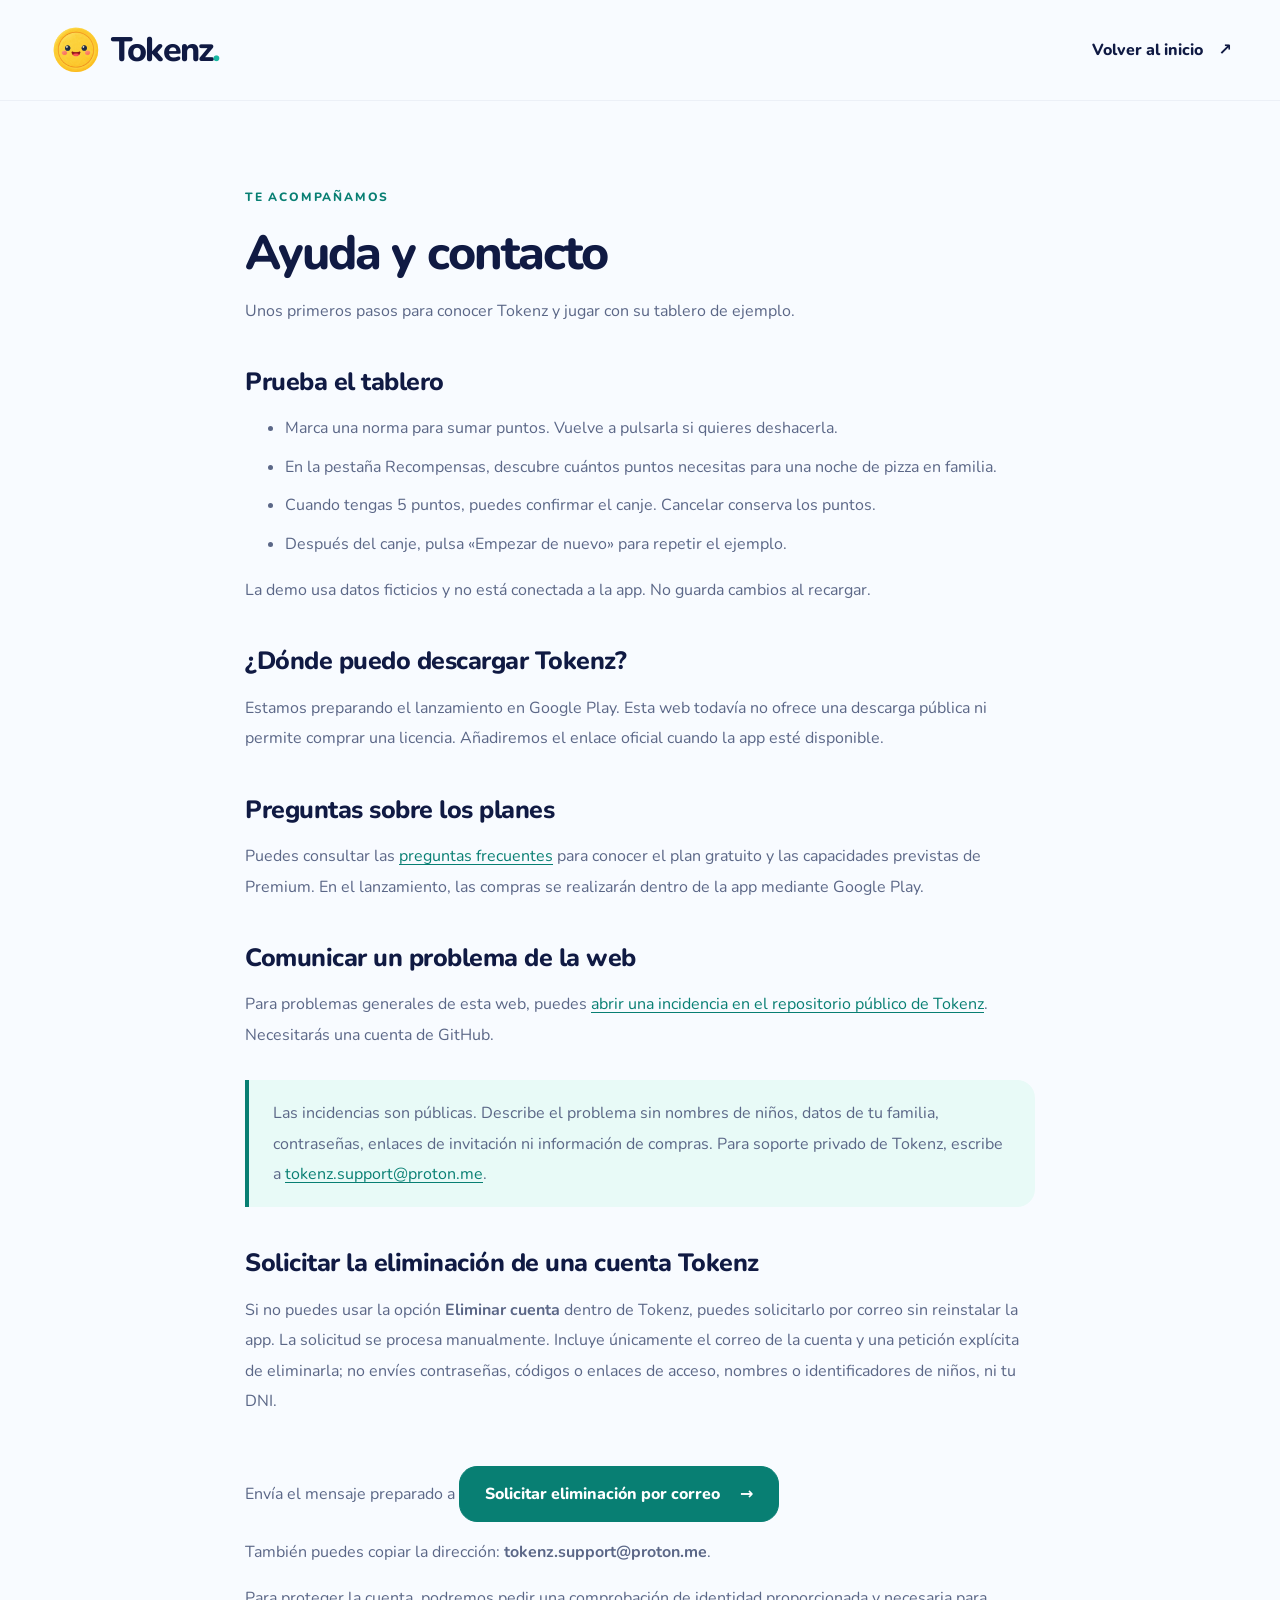
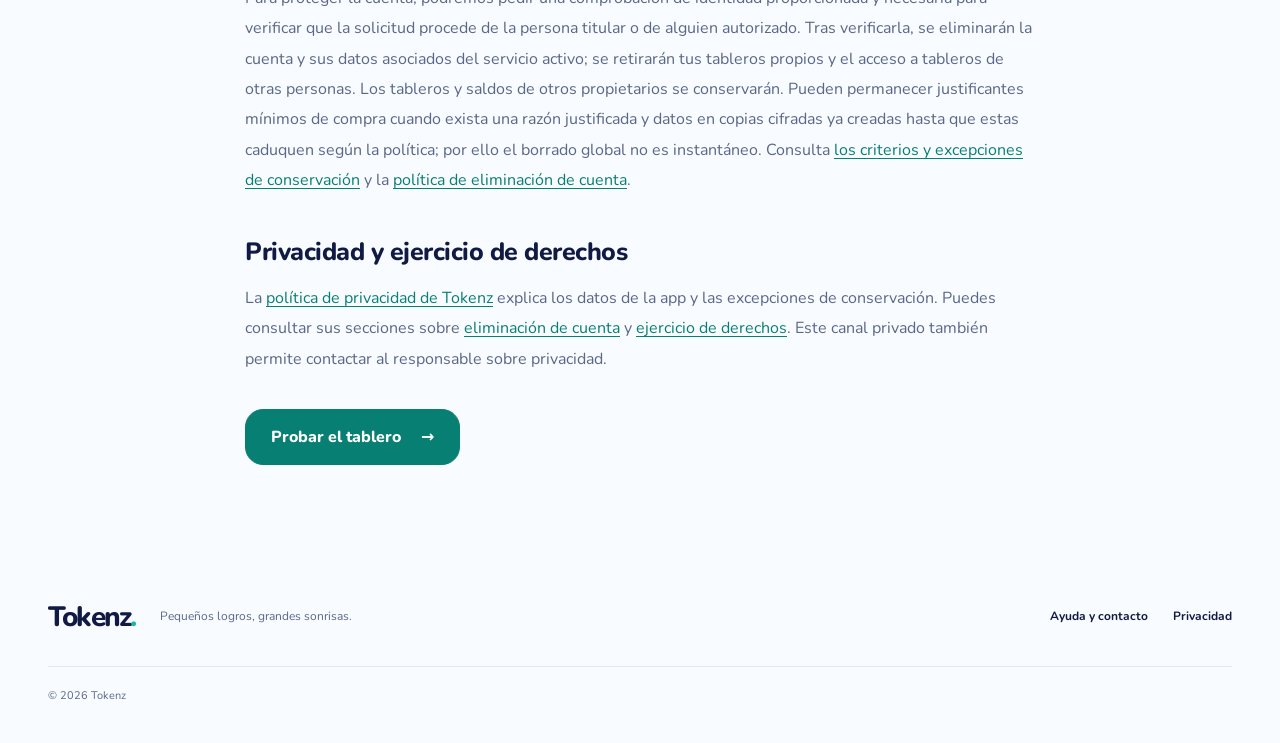
==== commit debcf99e: "Match Tokenz website demo and screenshots to the native app" ====
--- a/help/index.html
+++ b/help/index.html
@@ -1,6 +1,6 @@
 <!doctype html>
 <html lang="es">
-<head><meta charset="utf-8"><meta name="viewport" content="width=device-width, initial-scale=1"><meta name="description" content="Ayuda sobre Tokenz y su tablero de ejemplo. Información sobre el lanzamiento y contacto."><meta name="theme-color" content="#F8FBFF"><title>Ayuda y contacto · Tokenz</title><link rel="icon" href="../assets/star.png"><link rel="stylesheet" href="../styles.css"><link rel="canonical" href="https://carloscaceres86.github.io/tokenz-site/help/"></head>
+<head><meta charset="utf-8"><meta name="viewport" content="width=device-width, initial-scale=1"><meta name="description" content="Ayuda sobre Tokenz y su tablero de ejemplo. Información sobre el lanzamiento y contacto."><meta name="theme-color" content="#F8FBFF"><title>Ayuda y contacto · Tokenz</title><link rel="icon" href="../assets/star.png"><link rel="stylesheet" href="../styles.css?v=20261004"><link rel="canonical" href="https://carloscaceres86.github.io/tokenz-site/help/"></head>
 <body><a class="skip-link" href="#contenido">Saltar al contenido</a><header class="site-header"><div class="container header-inner"><a class="brand" href="../" aria-label="Tokenz, inicio"><img src="../assets/mascot.png" width="52" height="52" alt=""><span>Tokenz<span class="brand-dot">.</span></span></a><a class="text-action" href="../">Volver al inicio <span aria-hidden="true">↗</span></a></div></header>
 <main id="contenido" class="container"><article class="document-main"><p class="eyebrow">TE ACOMPAÑAMOS</p><h1>Ayuda y contacto</h1><p class="document-lead">Unos primeros pasos para conocer Tokenz y jugar con su tablero de ejemplo.</p>
 <h2>Prueba el tablero</h2><ul><li>Marca una norma para sumar puntos. Vuelve a pulsarla si quieres deshacerla.</li><li>En la pestaña Recompensas, descubre cuántos puntos necesitas para una noche de pizza en familia.</li><li>Cuando tengas 5 puntos, puedes confirmar el canje. Cancelar conserva los puntos.</li><li>Después del canje, pulsa «Empezar de nuevo» para repetir el ejemplo.</li></ul><p>La demo usa datos ficticios y no está conectada a la app. No guarda cambios al recargar.</p>
--- a/styles.css
+++ b/styles.css
@@ -1,3 +1,11 @@
+@font-face {
+  font-family:Nunito;
+  src:url('assets/fonts/nunito-semibold.ttf') format('truetype');
+  font-weight:600;
+  font-style:normal;
+  font-display:swap
+}
+
 @font-face {
   font-family:Nunito;
   src:url('assets/fonts/nunito-regular.ttf') format('truetype');
@@ -24,7 +32,7 @@
 
 :root {
   --navy:#101a43;
-  --secondary:#52607f;
+  --secondary:#5b6787;
   --teal:#19b8a3;
   --teal-dark:#087f73;
   --mint:#e8faf7;
@@ -355,107 +363,6 @@
   left:9%
 }
 
-.phone-preview {
-  width:310px;
-  background:#fbfdff;
-  border:8px solid var(--white);
-  border-radius:39px;
-  box-shadow:0 25px 50px #3033641a,0 0 0 1px #dce2f0;
-  transform:rotate(6deg);
-  position:relative;
-  overflow:hidden;
-  padding:15px 14px 0
-}
-
-.phone-top {
-  display:flex;
-  justify-content:space-between;
-  font-weight:800;
-  font-size:10px;
-  margin:0 6px 20px
-}
-
-.preview-heading {
-  display:flex;
-  align-items:center;
-  gap:10px
-}
-
-.preview-heading img {
-  border-radius:50%
-}
-
-.preview-heading div {
-  display:grid;
-  gap:1px
-}
-
-.preview-heading small {
-  font-size:10px;
-  color:var(--secondary)
-}
-
-.preview-heading strong {
-  font-size:19px;
-  font-weight:800;
-  line-height:1.25
-}
-
-.preview-menu {
-  margin-left:auto;
-  color:var(--teal-dark);
-  font-size:17px
-}
-
-.preview-balance {
-  background:var(--lavender);
-  border-radius:21px;
-  padding:15px 20px;
-  display:flex;
-  align-items:center;
-  justify-content:space-between;
-  margin-top:18px
-}
-
-.preview-balance>div {
-  display:grid
-}
-
-.preview-balance span {
-  font-size:11px;
-  color:var(--purple)
-}
-
-.preview-balance strong {
-  font-size:38px;
-  line-height:1.2;
-  color:var(--purple);
-  letter-spacing:-2px
-}
-
-.preview-balance strong small {
-  font-size:15px;
-  letter-spacing:0
-}
-
-.preview-balance img {
-  width:76px;
-  transform:scale(1.3)
-}
-
-.preview-week {
-  border:1px solid var(--border);
-  border-radius:18px;
-  background:var(--white);
-  padding:13px 14px;
-  margin-top:14px;
-  font-size:10px
-}
-
-.preview-week>small {
-  color:var(--secondary)
-}
-
 .week-days {
   display:flex;
   justify-content:space-between;
@@ -476,152 +383,6 @@
 
 .week-days span:nth-child(n+5) b {
   color:#98a0b6
-}
-
-.preview-tabs {
-  display:flex;
-  gap:5px;
-  font-size:11px;
-  font-weight:800;
-  margin-top:15px
-}
-
-.preview-tabs>span {
-  padding:8px 12px;
-  border-radius:12px 12px 0 0;
-  background:var(--lavender);
-  color:var(--secondary);
-  flex:1;
-  text-align:center
-}
-
-.preview-tabs>span:first-child {
-  background:var(--mint);
-  color:var(--teal-dark)
-}
-
-.preview-task {
-  display:flex;
-  align-items:center;
-  gap:5px;
-  padding:9px 8px;
-  background:var(--white);
-  border:1px solid var(--border);
-  border-radius:16px;
-  margin-top:10px
-}
-
-.preview-task img {
-  width:53px;
-  height:53px;
-  flex:none
-}
-
-.preview-task>div {
-  display:grid;
-  gap:2px
-}
-
-.preview-task strong {
-  font-size:11px;
-  line-height:1.5
-}
-
-.preview-task small {
-  font-size:9px;
-  color:var(--secondary)
-}
-
-.preview-check {
-  background:var(--teal-dark);
-  color:#fff;
-  width:23px;
-  height:23px;
-  border-radius:8px;
-  text-align:center;
-  font-size:14px;
-  margin-left:auto;
-  line-height:23px
-}
-
-.preview-points {
-  font-size:12px;
-  font-weight:800;
-  background:var(--mint);
-  color:var(--teal-dark);
-  border-radius:9px;
-  padding:5px 7px;
-  margin-left:auto
-}
-
-.preview-clouds {
-  display:flex;
-  justify-content:space-around;
-  font-size:21px;
-  background:linear-gradient(transparent,#efedfd);
-  margin:4px -14px 0;
-  padding:10px 10px 11px
-}
-
-.preview-clouds span:first-child {
-  color:#8cded6
-}
-
-.preview-clouds span:nth-child(2) {
-  color:#bd92e8
-}
-
-.preview-clouds span:last-child {
-  color:#d29b1a
-}
-
-.floating-note {
-  position:absolute;
-  display:flex;
-  gap:11px;
-  align-items:center;
-  background:#fff;
-  border-radius:19px;
-  padding:14px 19px;
-  box-shadow:0 10px 35px #31354d12;
-  left:-8px;
-  bottom:74px;
-  transform:rotate(-6deg);
-  font-size:12px
-}
-
-.floating-note>div {
-  display:grid;
-  gap:2px
-}
-
-.floating-note strong {
-  font-weight:800;
-  font-size:14px
-}
-
-.floating-note div>span {
-  color:var(--secondary);
-  font-size:10px
-}
-
-.note-icon {
-  background:var(--mint);
-  color:var(--teal-dark);
-  font-weight:800;
-  width:33px;
-  height:33px;
-  border-radius:50%;
-  display:grid;
-  place-items:center
-}
-
-.floating-star {
-  position:absolute;
-  right:-4px;
-  top:17px;
-  width:123px;
-  transform:rotate(12deg)
 }
 
 .art-spark {
@@ -809,236 +570,6 @@
   background:var(--white);
   padding:28px;
   box-shadow:0 15px 35px #16473c0b
-}
-
-.demo-heading {
-  display:flex;
-  align-items:center;
-  justify-content:space-between;
-  gap:12px
-}
-
-.demo-person {
-  display:flex;
-  align-items:center;
-  gap:12px
-}
-
-.demo-person img {
-  border-radius:50%
-}
-
-.demo-person small {
-  font-size:11px;
-  color:var(--secondary)
-}
-
-.demo-person h3 {
-  font-size:24px;
-  letter-spacing:-.03em
-}
-
-.points-badge {
-  border:1px solid #d4c0f5;
-  background:var(--lavender);
-  color:var(--purple);
-  border-radius:18px;
-  padding:10px 19px;
-  text-align:center;
-  display:grid;
-  min-width:98px
-}
-
-.points-badge small {
-  font-size:10px
-}
-
-.points-badge strong {
-  font-size:23px;
-  line-height:1.3
-}
-
-.points-badge strong>span:last-child {
-  font-size:12px
-}
-
-.demo-tabs {
-  display:flex;
-  gap:6px;
-  margin-top:26px;
-  border-bottom:1px solid var(--border)
-}
-
-.demo-tabs button {
-  cursor:pointer;
-  flex:1;
-  background:#f4f6fa;
-  border:1px solid transparent;
-  border-bottom:0;
-  border-radius:16px 16px 0 0;
-  min-height:48px;
-  color:var(--secondary);
-  font-size:14px;
-  font-weight:800;
-  padding:12px
-}
-
-.demo-tabs button[aria-selected=true] {
-  background:var(--mint);
-  border-color:#80c9bd;
-  color:var(--teal-dark)
-}
-
-[role=tabpanel] {
-  margin-top:14px;
-  min-height:270px
-}
-
-.norm-button {
-  width:100%;
-  display:flex;
-  align-items:center;
-  gap:7px;
-  text-align:left;
-  background:#fff;
-  border:1px solid var(--border);
-  border-radius:19px;
-  padding:5px 9px;
-  margin-top:10px;
-  min-height:80px;
-  cursor:pointer;
-  transition:background .15s,border-color .15s
-}
-
-.norm-button:first-child {
-  margin-top:0
-}
-
-.norm-button:hover {
-  border-color:#84bfb5;
-  background:#fcfefd
-}
-
-.norm-button[aria-pressed=true] {
-  background:#f0fcf8;
-  border-color:#8bcec3
-}
-
-.norm-button:disabled {
-  opacity:.75
-}
-
-.norm-button img {
-  width:66px;
-  height:66px;
-  flex:none
-}
-
-.norm-copy {
-  display:grid;
-  gap:4px
-}
-
-.norm-copy strong {
-  font-size:14px;
-  line-height:1.35;
-  font-weight:800
-}
-
-.norm-copy small {
-  font-size:11px;
-  color:var(--secondary)
-}
-
-.norm-value {
-  margin-left:auto;
-  flex:none;
-  background:var(--mint);
-  border:1px solid #d2eee8;
-  border-radius:12px;
-  padding:6px 8px;
-  font-size:12px;
-  font-weight:800;
-  color:var(--teal-dark)
-}
-
-.norm-button[aria-pressed=true] .norm-value {
-  background:var(--teal-dark);
-  color:#fff
-}
-
-.demo-bottom {
-  padding-top:15px;
-  text-align:center
-}
-
-.demo-bottom p {
-  font-size:12px;
-  min-height:20px
-}
-
-.reset-button {
-  background:none;
-  border:0;
-  min-height:48px;
-  padding:10px 5px;
-  cursor:pointer;
-  font-size:12px;
-  font-weight:700;
-  color:var(--teal-dark);
-  text-decoration:underline;
-  text-underline-offset:3px
-}
-
-.reset-button>span {
-  display:inline-block;
-  margin-left:5px;
-  font-size:18px;
-  vertical-align:middle
-}
-
-.reward-button {
-  width:100%;
-  min-height:230px;
-  display:flex;
-  flex-direction:column;
-  align-items:center;
-  gap:8px;
-  border-radius:22px;
-  background:#faf6ff;
-  border:1px solid #e2d2f8;
-  cursor:pointer;
-  padding:18px
-}
-
-.reward-button>span {
-  display:grid;
-  gap:6px
-}
-
-.reward-button strong {
-  font-size:16px;
-  font-weight:800;
-  color:var(--navy)
-}
-
-.reward-button small {
-  color:var(--secondary);
-  font-size:12px
-}
-
-.reward-button>b {
-  font-size:12px;
-  font-weight:800;
-  color:var(--purple);
-  padding:6px 13px;
-  background:var(--lavender);
-  border-radius:10px
-}
-
-.reward-button img {
-  width:112px;
-  height:112px
 }
 
 .noscript-note {
@@ -1412,12 +943,6 @@
   .hero-art {
     min-height:590px
   }
-  .phone-preview {
-    width:327px
-  }
-  .preview-task strong {
-    font-size:12px
-  }
 }
 
 @media(max-width:1050px) {
@@ -1438,28 +963,6 @@
   }
   .hero-art {
     min-height:525px
-  }
-  .phone-preview {
-    width:282px
-  }
-  .floating-note {
-    left:-15px;
-    bottom:48px;
-    padding:12px 14px
-  }
-  .floating-star {
-    right:-5px;
-    width:95px
-  }
-  .preview-task img {
-    width:43px;
-    height:43px
-  }
-  .preview-task strong {
-    font-size:10px
-  }
-  .preview-task small {
-    font-size:8px
   }
   .spark-one {
     left:0
@@ -1533,60 +1036,6 @@
   .hero-art {
     min-height:495px
   }
-  .phone-preview {
-    width:252px;
-    padding:14px 11px 0;
-    border-width:6px
-  }
-  .preview-balance {
-    padding:13px 14px
-  }
-  .preview-balance strong {
-    font-size:32px
-  }
-  .preview-balance img {
-    width:61px
-  }
-  .preview-task {
-    padding:6px 4px
-  }
-  .preview-task strong {
-    font-size:9px
-  }
-  .preview-task small {
-    font-size:8px
-  }
-  .preview-task img {
-    width:40px;
-    height:40px
-  }
-  .preview-tabs {
-    font-size:9px
-  }
-  .preview-tabs>span {
-    padding:8px
-  }
-  .floating-note {
-    font-size:10px;
-    left:-9px;
-    bottom:40px;
-    gap:8px;
-    padding:11px
-  }
-  .floating-note strong {
-    font-size:12px
-  }
-  .floating-note div>span {
-    font-size:9px
-  }
-  .note-icon {
-    width:27px;
-    height:27px
-  }
-  .floating-star {
-    top:18px;
-    width:85px
-  }
   .art-caption {
     font-size:9px
   }
@@ -1632,35 +1081,6 @@
   }
   .demo-copy>p:not(.eyebrow) {
     font-size:15px
-  }
-  .norm-copy strong {
-    font-size:12px
-  }
-  .norm-button img {
-    width:52px;
-    height:52px
-  }
-  .norm-button {
-    min-height:80px;
-    gap:4px
-  }
-  .norm-value {
-    font-size:10px;
-    padding:5px
-  }
-  .demo-person img {
-    width:43px;
-    height:43px
-  }
-  .demo-person {
-    gap:8px
-  }
-  .demo-person small {
-    font-size:9px
-  }
-  .points-badge {
-    padding:9px 13px;
-    min-width:82px
   }
   .family-section {
     gap:35px
@@ -1773,45 +1193,6 @@
     top:11%;
     width:83%
   }
-  .phone-preview {
-    width:269px;
-    border-width:7px;
-    transform:rotate(5deg)
-  }
-  .preview-task img {
-    width:46px;
-    height:46px
-  }
-  .preview-task strong {
-    font-size:10px
-  }
-  .preview-task small {
-    font-size:9px
-  }
-  .preview-tabs {
-    font-size:10px
-  }
-  .floating-star {
-    right:0;
-    top:16px;
-    width:101px
-  }
-  .floating-note {
-    left:-2px;
-    bottom:50px;
-    padding:13px 16px;
-    gap:10px
-  }
-  .floating-note strong {
-    font-size:13px
-  }
-  .floating-note div>span {
-    font-size:10px
-  }
-  .note-icon {
-    width:31px;
-    height:31px
-  }
   .art-caption {
     font-size:10px;
     bottom:-16px
@@ -1922,40 +1303,6 @@
     padding:23px 18px 15px;
     border-radius:24px
   }
-  .demo-person img {
-    width:49px;
-    height:49px
-  }
-  .demo-person small {
-    font-size:10px
-  }
-  .points-badge {
-    padding:9px 17px;
-    min-width:93px
-  }
-  .norm-copy strong {
-    font-size:13px
-  }
-  .norm-button img {
-    width:61px;
-    height:61px
-  }
-  .norm-button {
-    gap:5px
-  }
-  .norm-value {
-    font-size:11px;
-    padding:6px
-  }
-  .demo-tabs {
-    margin-top:21px
-  }
-  .demo-tabs button {
-    font-size:13px
-  }
-  [role=tabpanel] {
-    min-height:270px
-  }
   .family-section {
     display:flex;
     flex-direction:column-reverse;
@@ -2061,20 +1408,6 @@
     width:100%;
     min-height:489px
   }
-  .phone-preview {
-    width:242px
-  }
-  .floating-star {
-    width:82px;
-    right:-3px
-  }
-  .floating-note {
-    left:-3px;
-    padding:11px
-  }
-  .floating-note div>span {
-    font-size:9px
-  }
   .art-caption {
     font-size:9px
   }
@@ -2092,30 +1425,8 @@
   .step-card p {
     font-size:12px
   }
-  .norm-button img {
-    width:50px;
-    height:50px
-  }
-  .norm-copy strong {
-    font-size:11px
-  }
-  .norm-value {
-    font-size:10px;
-    padding:6px 5px
-  }
   .demo-board {
     padding:20px 13px 13px
-  }
-  .demo-person img {
-    width:42px;
-    height:42px
-  }
-  .demo-person h3 {
-    font-size:22px
-  }
-  .points-badge {
-    min-width:79px;
-    padding:8px 12px
   }
   .promise-strip>.container {
     font-size:9px;
@@ -2141,3 +1452,10 @@
     transform:none
   }
 }
+
+/* The same approved mascot family used by the app. */
+.brand img { transform:none; width:56px; height:56px }
+.hero-mascot { position:absolute; width:230px; left:-30px; bottom:20px; z-index:3; pointer-events:none }
+.demo-mascot { width:124px; margin-bottom:16px }
+@media(max-width:1000px) { .hero-mascot { width:190px; left:-14px } }
+@media(max-width:640px) { .hero-mascot { width:175px; left:-4px; bottom:25px } .demo-mascot { width:100px } }
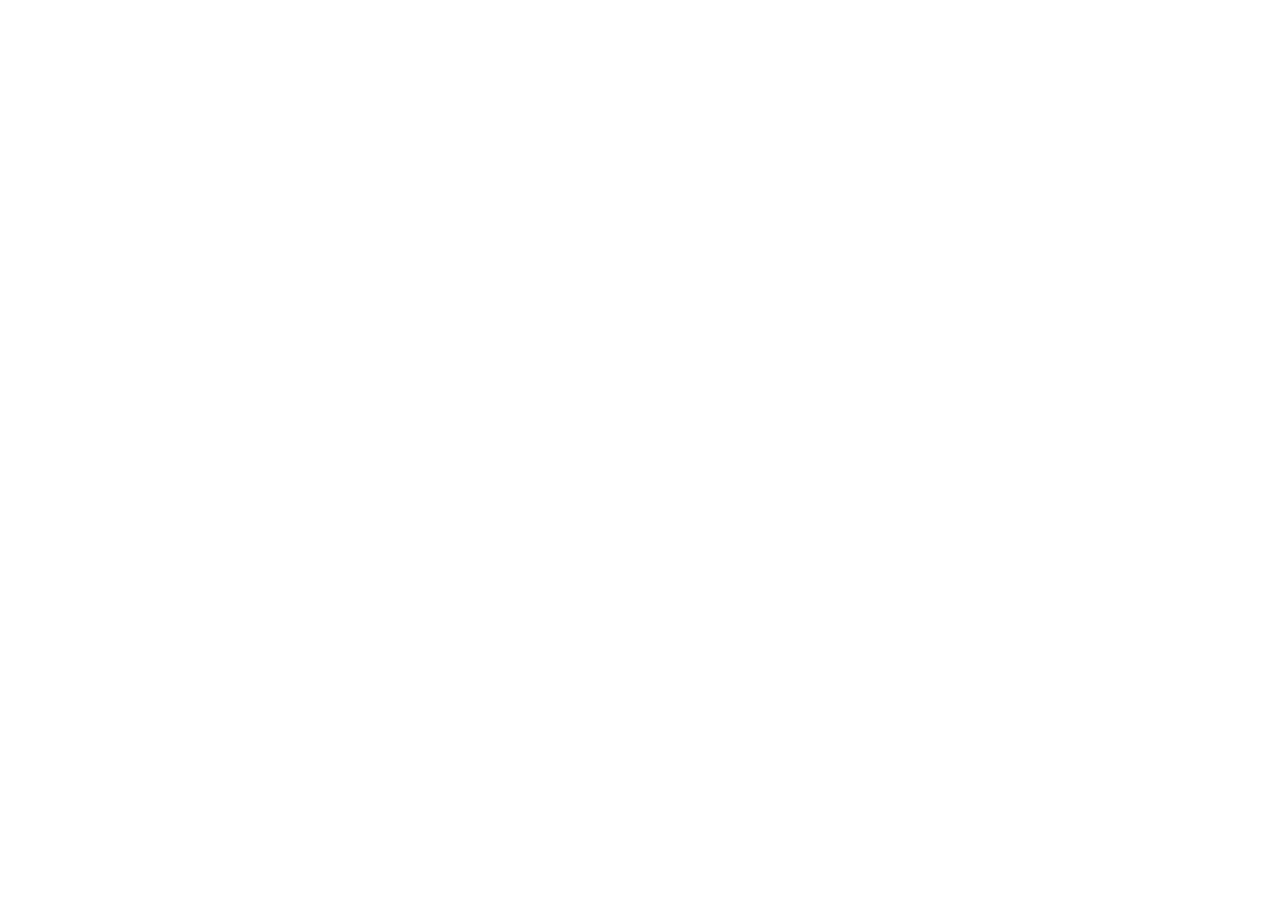
==== commit 506428d2: "Redirect legacy Tokenz URLs to new domain" ====
--- a/help/index.html
+++ b/help/index.html
@@ -1,12 +1,22 @@
 <!doctype html>
 <html lang="es">
-<head><meta charset="utf-8"><meta name="viewport" content="width=device-width, initial-scale=1"><meta name="description" content="Ayuda sobre Tokenz y su tablero de ejemplo. Información sobre el lanzamiento y contacto."><meta name="theme-color" content="#F8FBFF"><title>Ayuda y contacto · Tokenz</title><link rel="icon" href="../assets/star.png"><link rel="stylesheet" href="../styles.css?v=20261004"><link rel="canonical" href="https://carloscaceres86.github.io/tokenz-site/help/"></head>
-<body><a class="skip-link" href="#contenido">Saltar al contenido</a><header class="site-header"><div class="container header-inner"><a class="brand" href="../" aria-label="Tokenz, inicio"><img src="../assets/mascot.png" width="52" height="52" alt=""><span>Tokenz<span class="brand-dot">.</span></span></a><a class="text-action" href="../">Volver al inicio <span aria-hidden="true">↗</span></a></div></header>
-<main id="contenido" class="container"><article class="document-main"><p class="eyebrow">TE ACOMPAÑAMOS</p><h1>Ayuda y contacto</h1><p class="document-lead">Unos primeros pasos para conocer Tokenz y jugar con su tablero de ejemplo.</p>
-<h2>Prueba el tablero</h2><ul><li>Marca una norma para sumar puntos. Vuelve a pulsarla si quieres deshacerla.</li><li>En la pestaña Recompensas, descubre cuántos puntos necesitas para una noche de pizza en familia.</li><li>Cuando tengas 5 puntos, puedes confirmar el canje. Cancelar conserva los puntos.</li><li>Después del canje, pulsa «Empezar de nuevo» para repetir el ejemplo.</li></ul><p>La demo usa datos ficticios y no está conectada a la app. No guarda cambios al recargar.</p>
-<h2>¿Dónde puedo descargar Tokenz?</h2><p>Estamos preparando el lanzamiento en Google Play. Esta web todavía no ofrece una descarga pública ni permite comprar una licencia. Añadiremos el enlace oficial cuando la app esté disponible.</p>
-<h2>Preguntas sobre los planes</h2><p>Puedes consultar las <a href="../#preguntas">preguntas frecuentes</a> para conocer el plan gratuito y las capacidades previstas de Premium. En el lanzamiento, las compras se realizarán dentro de la app mediante Google Play.</p>
-<h2>Comunicar un problema de la web</h2><p>Para problemas generales de esta web, puedes <a href="https://github.com/CarlosCaceres86/tokenz-site/issues">abrir una incidencia en el repositorio público de Tokenz</a>. Necesitarás una cuenta de GitHub.</p><div class="document-notice"><p>Las incidencias son públicas. Describe el problema sin nombres de niños, datos de tu familia, contraseñas, enlaces de invitación ni información de compras. Para soporte privado de Tokenz, escribe a <a href="mailto:tokenz.support@proton.me">tokenz.support@proton.me</a>.</p></div>
-<section id="eliminar-cuenta" aria-labelledby="eliminar-cuenta-titulo"><h2 id="eliminar-cuenta-titulo">Solicitar la eliminación de una cuenta Tokenz</h2><p>Si no puedes usar la opción <strong>Eliminar cuenta</strong> dentro de Tokenz, puedes solicitarlo por correo sin reinstalar la app. La solicitud se procesa manualmente. Incluye únicamente el correo de la cuenta y una petición explícita de eliminarla; no envíes contraseñas, códigos o enlaces de acceso, nombres o identificadores de niños, ni tu DNI.</p><p>Envía el mensaje preparado a <a class="action" href="mailto:tokenz.support@proton.me?subject=Solicitud%20de%20eliminaci%C3%B3n%20de%20cuenta%20Tokenz">Solicitar eliminación por correo <span aria-hidden="true">→</span></a></p><p>También puedes copiar la dirección: <strong>tokenz.support@proton.me</strong>.</p><p>Para proteger la cuenta, podremos pedir una comprobación de identidad proporcionada y necesaria para verificar que la solicitud procede de la persona titular o de alguien autorizado. Tras verificarla, se eliminarán la cuenta y sus datos asociados del servicio activo; se retirarán tus tableros propios y el acceso a tableros de otras personas. Los tableros y saldos de otros propietarios se conservarán. Pueden permanecer justificantes mínimos de compra cuando exista una razón justificada y datos en copias cifradas ya creadas hasta que estas caduquen según la política; por ello el borrado global no es instantáneo. Consulta <a href="../privacy/app/#conservacion">los criterios y excepciones de conservación</a> y la <a href="../privacy/app/#eliminar-cuenta">política de eliminación de cuenta</a>.</p></section>
-<h2>Privacidad y ejercicio de derechos</h2><p>La <a href="../privacy/app/">política de privacidad de Tokenz</a> explica los datos de la app y las excepciones de conservación. Puedes consultar sus secciones sobre <a href="../privacy/app/#eliminar-cuenta">eliminación de cuenta</a> y <a href="../privacy/app/#derechos">ejercicio de derechos</a>. Este canal privado también permite contactar al responsable sobre privacidad.</p>
-<a class="action" href="../#demo">Probar el tablero <span aria-hidden="true">→</span></a></article></main><footer class="site-footer container"><a class="brand" href="../" aria-label="Tokenz, inicio"><span>Tokenz<span class="brand-dot">.</span></span></a><p>Pequeños logros, grandes sonrisas.</p><nav aria-label="Información"><a href="./" aria-current="page">Ayuda y contacto</a><a href="../privacy/">Privacidad</a></nav><small>© 2026 Tokenz</small></footer></body></html>
+<head>
+  <meta charset="utf-8">
+  <meta name="viewport" content="width=device-width, initial-scale=1">
+  <meta http-equiv="refresh" content="0;url=https://tokenz.zereslab.com/help/">
+  <link rel="canonical" href="https://tokenz.zereslab.com/help/">
+  <title>Tokenz — nueva dirección</title>
+  <script>
+    (() => {
+      const target = new URL("https://tokenz.zereslab.com/help/");
+      target.search = window.location.search;
+      target.hash = window.location.hash;
+      window.location.replace(target.href);
+    })();
+  </script>
+</head>
+<body>
+  <main><h1>Tokenz tiene una nueva dirección</h1>
+  <p><a href="https://tokenz.zereslab.com/help/">Continuar a Tokenz</a></p></main>
+</body>
+</html>
